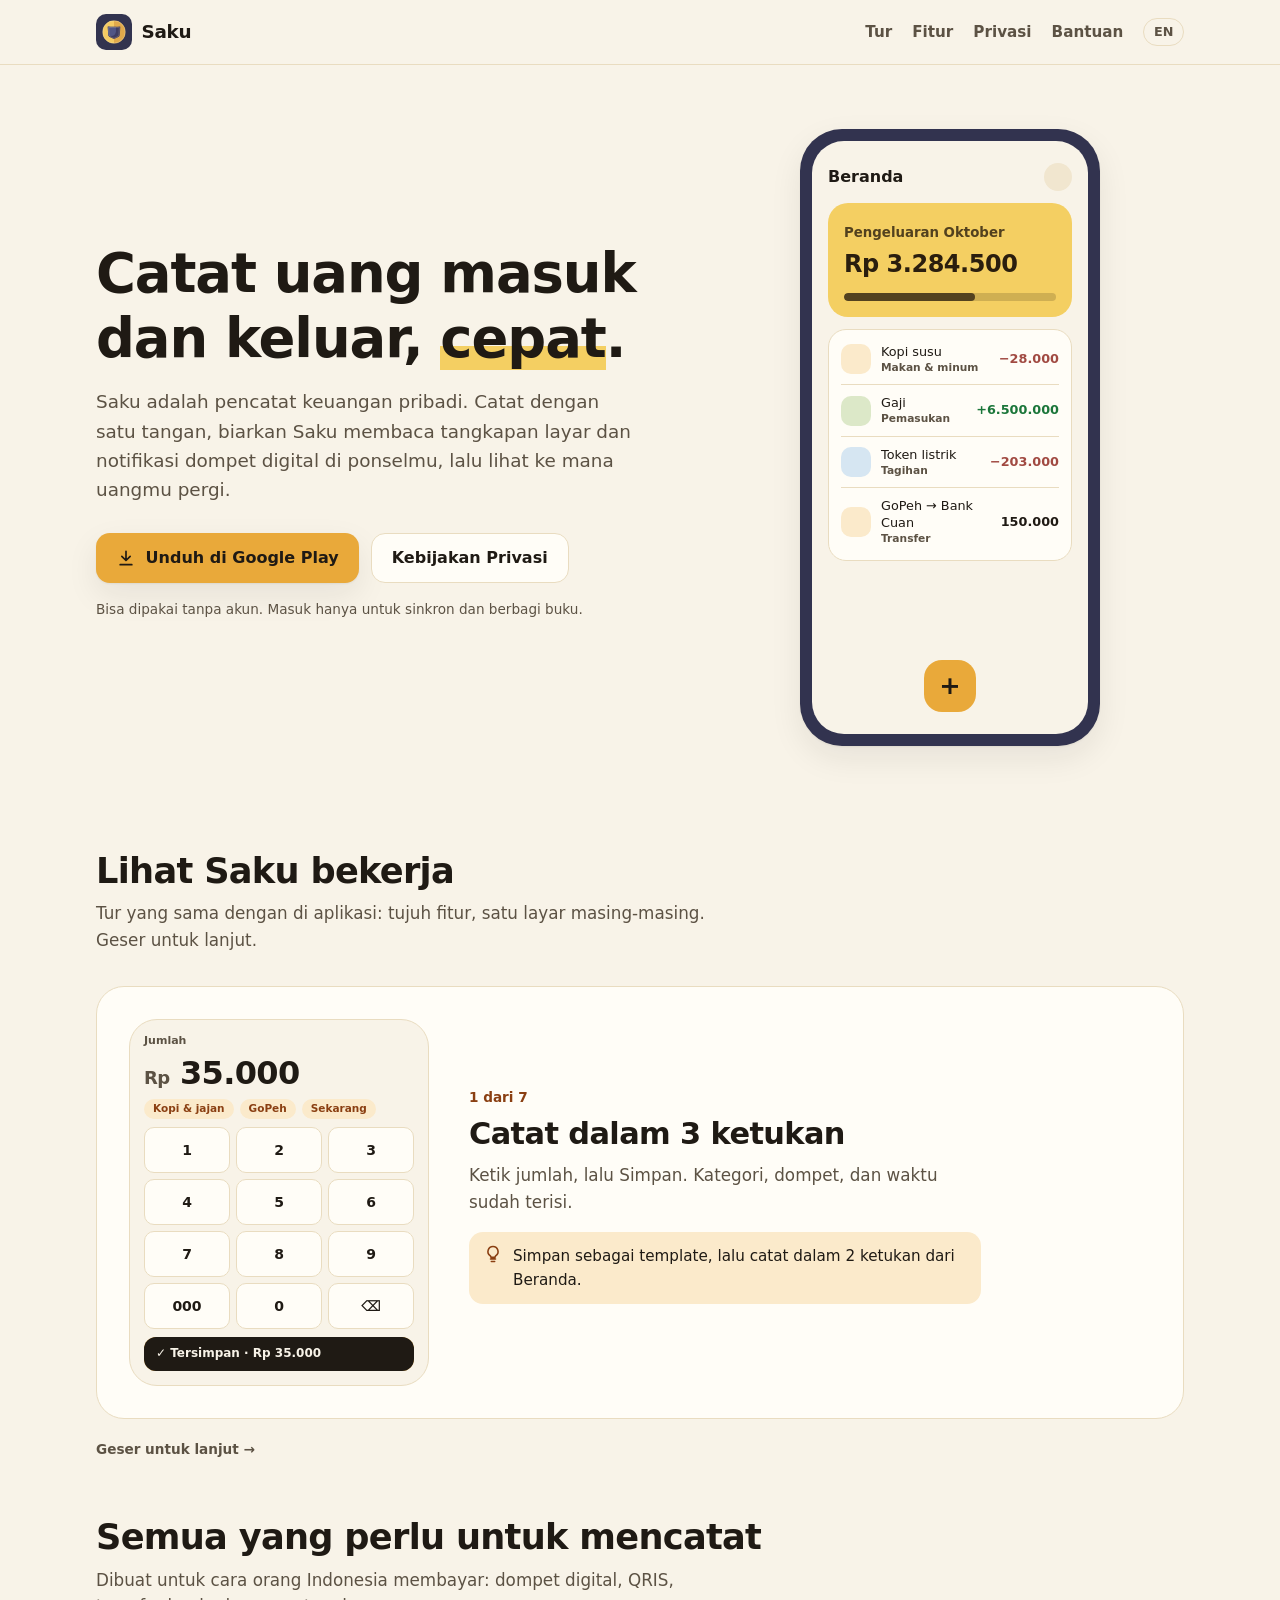
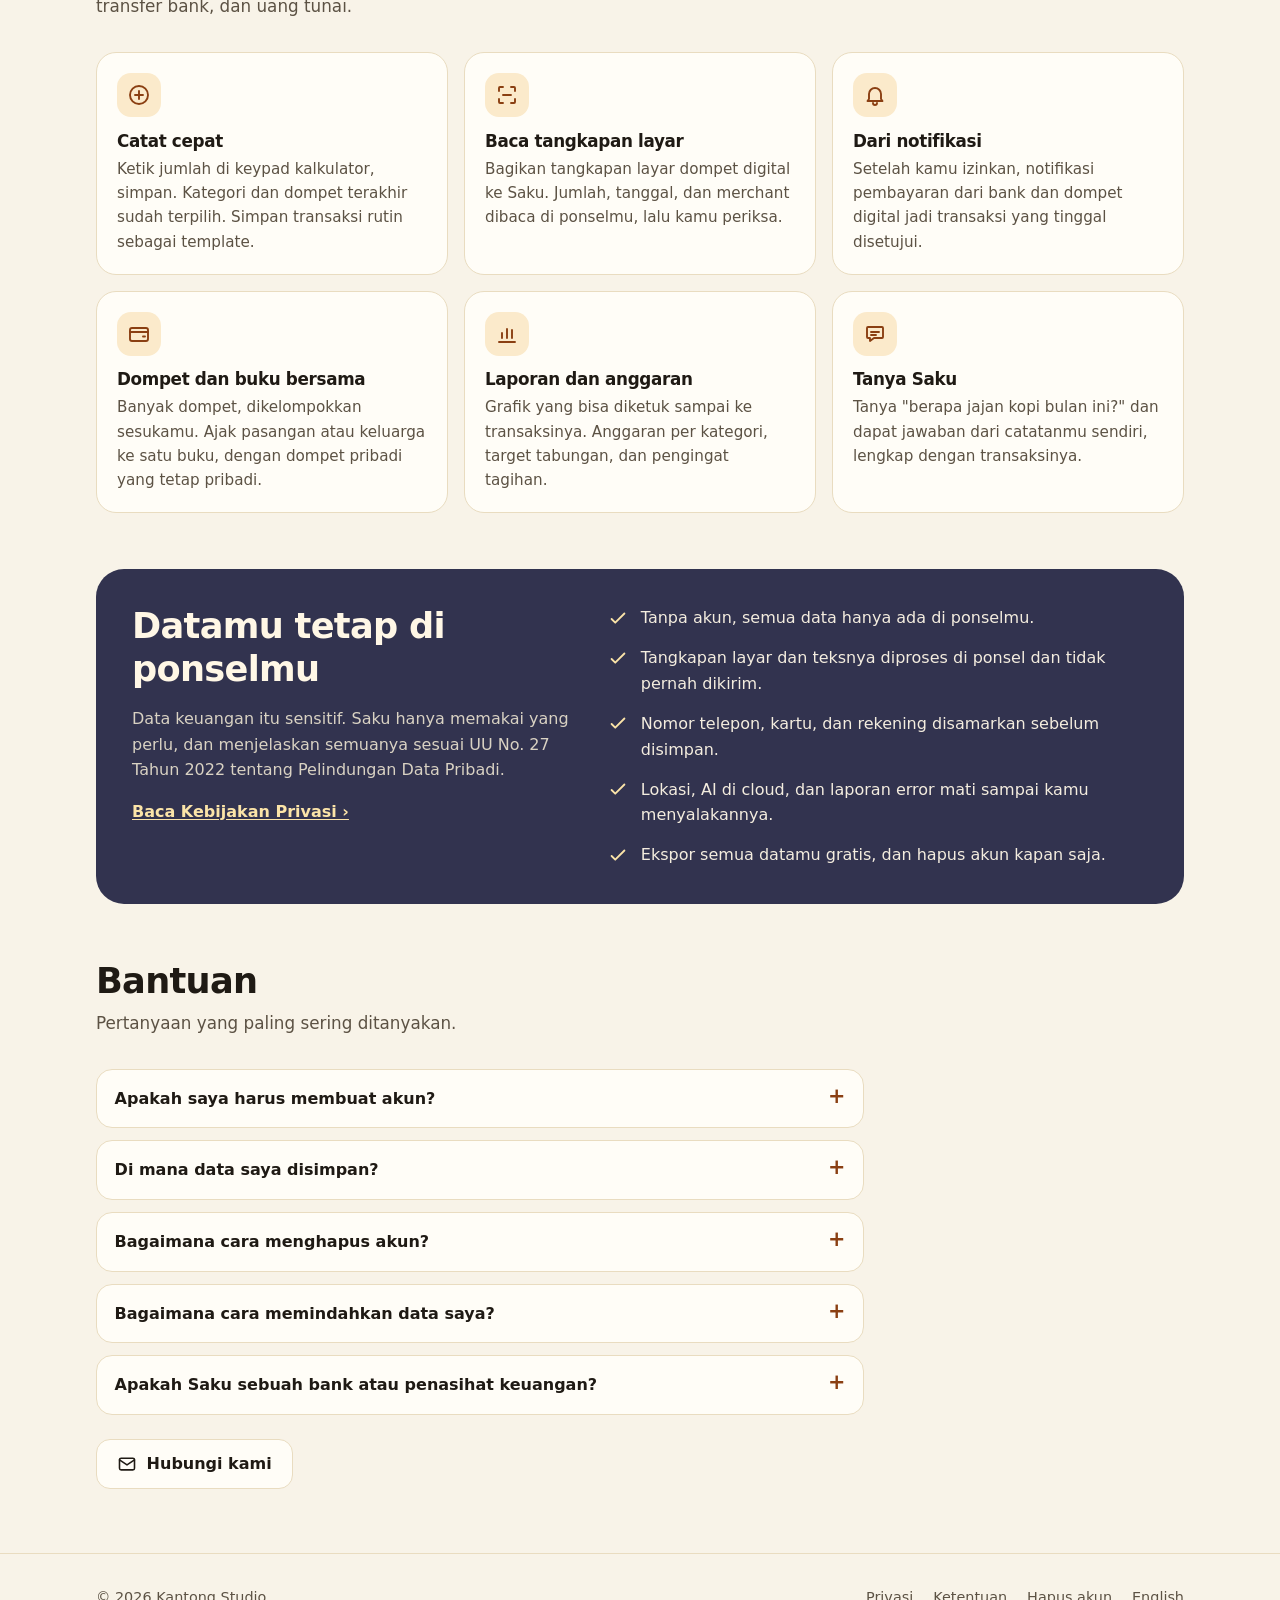
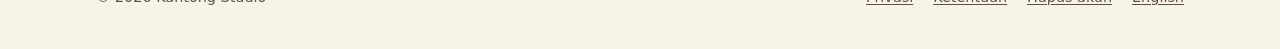
==== landing_page/saku/index.html @ c118ab7b "Add Saku site: landing, privacy, terms and delete-account pages Static pages for saku.kantongstudio." ====
<!doctype html>
<!-- Classification: PUBLIC once reviewed; DRAFT until the owner approves (plan/29-website.md). -->
<html lang="id">
<head>
<meta charset="utf-8">
<meta name="viewport" content="width=device-width, initial-scale=1">
<title>Saku: catat uang, cepat</title>
<meta name="description" content="Saku adalah aplikasi pencatat keuangan: catat cepat, baca tangkapan layar dan notifikasi dompet digital di ponsel, laporan, anggaran, dan buku bersama.">
<meta name="color-scheme" content="light">
<meta name="theme-color" content="#F8F3E8">
<link rel="icon" href="logo.svg" type="image/svg+xml">
<link rel="alternate" hreflang="en" href="https://saku.kantongstudio.com/en">
<link rel="canonical" href="https://saku.kantongstudio.com/">
<link rel="stylesheet" href="site.css">
</head>
<body>
<a class="skip" href="#main">Langsung ke isi</a>
<header class="top">
  <div class="wrap">
    <a class="brand" href="/"><img src="logo.svg" alt="" width="36" height="36">Saku</a>
    <nav aria-label="Utama">
      <a class="hide-sm" href="#tur">Tur</a>
      <a class="hide-sm" href="#fitur">Fitur</a>
      <a class="hide-sm" href="#privasi">Privasi</a>
      <a href="#bantuan">Bantuan</a>
      <a class="lang" href="/en" hreflang="en" lang="en">EN</a>
    </nav>
  </div>
</header>

<main id="main">
<section class="hero">
  <div class="wrap">
    <div>
      <h1>Catat uang masuk dan keluar, <em>cepat</em>.</h1>
      <p class="lede">Saku adalah pencatat keuangan pribadi. Catat dengan satu tangan, biarkan Saku membaca tangkapan layar dan notifikasi dompet digital di ponselmu, lalu lihat ke mana uangmu pergi.</p>
      <div class="cta">
        <a class="btn btn-primary" href="https://play.google.com/store/apps/details?id=id.saku.app">
          <svg viewBox="0 0 24 24" fill="none" stroke="currentColor" stroke-width="2" stroke-linecap="round" stroke-linejoin="round" aria-hidden="true"><path d="M12 4v11M7 10l5 5 5-5M5 20h14"/></svg>
          Unduh di Google Play
        </a>
        <a class="btn btn-ghost" href="/privacy">Kebijakan Privasi</a>
      </div>
      <p class="fine">Bisa dipakai tanpa akun. Masuk hanya untuk sinkron dan berbagi buku.</p>
    </div>

    <div class="phone" role="img" aria-label="Ilustrasi layar Beranda Saku: pengeluaran bulan ini dan transaksi terakhir">
      <div class="screen" aria-hidden="true">
        <div class="bar">Beranda <span></span></div>
        <div class="card-hero">
          <small>Pengeluaran Oktober</small>
          <b>Rp 3.284.500</b>
          <div class="meter"><i></i></div>
        </div>
        <div class="rows">
          <div class="row"><span class="ic"></span><div>Kopi susu<small>Makan &amp; minum</small></div><span class="amt out">−28.000</span></div>
          <div class="row"><span class="ic b"></span><div>Gaji<small>Pemasukan</small></div><span class="amt in">+6.500.000</span></div>
          <div class="row"><span class="ic c"></span><div>Token listrik<small>Tagihan</small></div><span class="amt out">−203.000</span></div>
          <div class="row"><span class="ic"></span><div>GoPeh → Bank Cuan<small>Transfer</small></div><span class="amt">150.000</span></div>
        </div>
        <div class="fab">+</div>
      </div>
    </div>
  </div>
</section>

<section class="block" id="tur">
  <div class="wrap">
    <h2>Lihat Saku bekerja</h2>
    <p class="sub">Tur yang sama dengan di aplikasi: tujuh fitur, satu layar masing-masing. Geser untuk lanjut.</p>
    <div class="tour">
    <div class="tour-track" tabindex="0" role="region" aria-roledescription="carousel" aria-label="Tur Saku" data-prev="Sebelumnya" data-next="Berikutnya">
      <article class="slide" aria-roledescription="slide" aria-label="1 dari 8">
        <div class="mini" aria-hidden="true"><span class="m-label">Jumlah</span><div class="m-amt"><span>Rp</span> 35.000</div><div class="m-chips"><span class="m-chip">Kopi &amp; jajan</span><span class="m-chip">GoPeh</span><span class="m-chip">Sekarang</span></div><div class="m-keys"><span>1</span><span>2</span><span class="k3">3</span><span>4</span><span class="k5">5</span><span>6</span><span>7</span><span>8</span><span>9</span><span class="k000">000</span><span>0</span><span>⌫</span></div><div class="m-btn">Simpan</div><div class="m-toast">✓ Tersimpan · Rp 35.000</div></div>
        <div class="slide-text"><span class="step">1 dari 7</span><h3>Catat dalam 3 ketukan</h3><p>Ketik jumlah, lalu Simpan. Kategori, dompet, dan waktu sudah terisi.</p><p class="tip"><svg viewBox="0 0 24 24" aria-hidden="true"><path d="M9 18h6M10 21h4M12 3a6 6 0 0 0-3.5 10.9c.6.5 1 1.2 1 2.1h5c0-.9.4-1.6 1-2.1A6 6 0 0 0 12 3z"/></svg><span>Simpan sebagai template, lalu catat dalam 2 ketukan dari Beranda.</span></p></div>
      </article>
      <article class="slide" aria-roledescription="slide" aria-label="2 dari 8">
        <div class="mini" aria-hidden="true"><div class="m-h">Hasil scan</div><div class="m-card m-shot"><i></i><p>Pembayaran Rp35.000 ke Kopi Kenanga berhasil.</p></div><div class="m-card"><div class="m-row a1"><span class="m-ic ok">✓</span><div>Kopi Kenanga<small>Kopi &amp; jajan · yakin 98%</small></div><span class="m-v out">−Rp 35.000</span></div><div class="m-row a2"><span class="m-ic ok">✓</span><div>Gozack<small>Transport · yakin 94%</small></div><span class="m-v out">−Rp 18.000</span></div></div><div class="m-space"></div><div class="m-btn">Simpan 2</div><div class="m-toast">✓ 2 transaksi tersimpan</div></div>
        <div class="slide-text"><span class="step">2 dari 7</span><h3>Scan struk dan tangkapan layar</h3><p>Tahan + untuk scan struk atau tangkapan layar e-wallet. Dibaca di ponselmu.</p><p class="tip"><svg viewBox="0 0 24 24" aria-hidden="true"><path d="M9 18h6M10 21h4M12 3a6 6 0 0 0-3.5 10.9c.6.5 1 1.2 1 2.1h5c0-.9.4-1.6 1-2.1A6 6 0 0 0 12 3z"/></svg><span>Pilih dari galeri, atau foto langsung dengan kamera.</span></p></div>
      </article>
      <article class="slide" aria-roledescription="slide" aria-label="3 dari 8">
        <div class="mini" aria-hidden="true"><div class="m-card m-notif"><span class="m-ic c-indigo">GP</span><div>GoPeh<p>Pembayaran QRIS Rp35.000 ke Kopi Kenanga berhasil.</p></div></div><div class="m-h">Notif perlu ditinjau</div><div class="m-card a3"><div class="m-top"><b>Kopi Kenanga</b><span class="m-chip">QRIS</span></div><p class="m-label">Pembayaran QRIS Rp35.000 ke Kopi Kenanga berhasil.</p><div class="m-chips"><span class="m-chip">GoPeh</span><span class="m-chip">Kopi &amp; jajan</span></div><p class="m-label">Catatan: Kopi Kenanga</p><div class="m-btns"><span>Abaikan</span><span>Ubah</span><span class="m-btn">Simpan</span></div></div><div class="m-space"></div><span class="m-label">Notifikasi promo dibuang di ponsel sebelum disimpan.</span></div>
        <div class="slide-text"><span class="step">3 dari 7</span><h3>Pembayaran QRIS disiapkan otomatis</h3><p>Bayar QRIS lewat dompet digital atau banking-mu, dan Saku menyiapkan catatannya. Tinjau, lalu Simpan. Teks disamarkan dan tetap di ponselmu.</p><p class="tip"><svg viewBox="0 0 24 24" aria-hidden="true"><path d="M9 18h6M10 21h4M12 3a6 6 0 0 0-3.5 10.9c.6.5 1 1.2 1 2.1h5c0-.9.4-1.6 1-2.1A6 6 0 0 0 12 3z"/></svg><span>Aktifkan di Pengaturan: Catat otomatis dari notifikasi pembayaran.</span></p></div>
      </article>
      <article class="slide" aria-roledescription="slide" aria-label="4 dari 8">
        <div class="mini" aria-hidden="true"><div class="m-hero"><small>Total saldo · Semua dompet</small><b>Rp 10.930.000</b></div><span class="m-section">Dompet A</span><div class="m-card"><div class="m-row"><span class="m-ic c-teal">GP</span><div>GoPeh<small>Dompet digital</small></div><span class="m-v ">Rp 1.250.000</span><span class="m-toggle"></span></div><div class="m-row dim"><span class="m-ic c-clay">OY</span><div>Oyoy<small>Tidak dihitung</small></div><span class="m-v ">Rp 1.550.000</span><span class="m-toggle"></span></div><div class="m-row"><span class="m-ic c-slate">BC</span><div>Bank Cuan<small>Bank</small></div><span class="m-v ">Rp 9.680.000</span><span class="m-toggle"></span></div></div><div class="m-space"></div><span class="m-label">Dompet yang dimatikan tidak ikut dihitung di Total saldo.</span></div>
        <div class="slide-text"><span class="step">4 dari 7</span><h3>Semua dompetmu</h3><p>Gabungkan banyak dompet. Matikan yang tidak mau dihitung, sembunyikan jumlah kapan saja.</p><p class="tip"><svg viewBox="0 0 24 24" aria-hidden="true"><path d="M9 18h6M10 21h4M12 3a6 6 0 0 0-3.5 10.9c.6.5 1 1.2 1 2.1h5c0-.9.4-1.6 1-2.1A6 6 0 0 0 12 3z"/></svg><span>Dompet bisa bersarang: GoPeh di dalam Dompet A.</span></p></div>
      </article>
      <article class="slide" aria-roledescription="slide" aria-label="5 dari 8">
        <div class="mini" aria-hidden="true"><div class="m-top"><span class="m-h">Laporan</span><span class="m-chip">Pengeluaran · 6 bulan</span></div><div class="m-card"><div class="m-bars"><i></i><i></i><i></i><i></i><i></i><i></i></div><div class="m-months"><span>Mei</span><span>Jun</span><span>Jul</span><span>Agu</span><span>Sep</span><span>Okt</span></div></div><span class="m-section">Okt · Ke mana uangmu pergi</span><div class="m-card a3"><div class="m-cat"><div><span>Makan</span><span class="m-v ">Rp 1.240.000</span></div><div class="m-meter"><i class="w100 "></i></div></div><div class="m-cat"><div><span>Transport</span><span class="m-v ">Rp 690.000</span></div><div class="m-meter"><i class="w55 "></i></div></div><div class="m-cat"><div><span>Belanja</span><span class="m-v ">Rp 540.000</span></div><div class="m-meter"><i class="w45 "></i></div></div></div></div>
        <div class="slide-text"><span class="step">5 dari 7</span><h3>Laporan yang bisa dibuka</h3><p>Ketuk batang atau irisan untuk melihat transaksi di baliknya.</p><p class="tip"><svg viewBox="0 0 24 24" aria-hidden="true"><path d="M9 18h6M10 21h4M12 3a6 6 0 0 0-3.5 10.9c.6.5 1 1.2 1 2.1h5c0-.9.4-1.6 1-2.1A6 6 0 0 0 12 3z"/></svg><span>Filter laporan diingat.</span></p></div>
      </article>
      <article class="slide" aria-roledescription="slide" aria-label="6 dari 8">
        <div class="mini" aria-hidden="true"><div class="m-tabs"><span class="on">Anggaran</span><span>Tujuan</span><span>Tagihan</span></div><div class="m-card"><div class="m-cat"><div><span>Makan</span><span class="m-v ">Rp 1,4 jt dari 2 jt</span></div><div class="m-meter"><i class="w72 "></i></div></div><div class="m-cat"><div><span>Transport</span><span class="m-v ">Rp 450 rb dari 1 jt</span></div><div class="m-meter"><i class="w45 "></i></div></div><div class="m-cat"><div><span>Hiburan</span><span class="m-v over">Rp 520 rb dari 500 rb</span></div><div class="m-meter"><i class="w100 over"></i></div></div></div><span class="m-section">Tujuan</span><div class="m-card a3"><div class="m-cat"><div><span>Liburan Bali</span><span class="m-v ">33%</span></div><div class="m-meter"><i class="w30 "></i></div></div></div></div>
        <div class="slide-text"><span class="step">6 dari 7</span><h3>Anggaran dan Tujuan</h3><p>Atur batas per kategori dan menabung untuk tujuan. Saku memberi tahu bila hampir habis.</p><p class="tip"><svg viewBox="0 0 24 24" aria-hidden="true"><path d="M9 18h6M10 21h4M12 3a6 6 0 0 0-3.5 10.9c.6.5 1 1.2 1 2.1h5c0-.9.4-1.6 1-2.1A6 6 0 0 0 12 3z"/></svg><span>Tagihan berulang ada di tab ketiga.</span></p></div>
      </article>
      <article class="slide" aria-roledescription="slide" aria-label="7 dari 8">
        <div class="mini" aria-hidden="true"><div class="m-h">Tanya Saku</div><div class="m-chips"><span class="m-chip">Cari di: Semua dompet · Okt</span></div><div class="m-q">Berapa jajan kopi bulan ini?</div><div class="m-card m-a a3"><span class="m-label">Kopi &amp; jajan · Oktober</span><b>Rp 412.000</b><span class="m-label">14 transaksi</span></div><div class="a3"><span class="m-label">Dipahami sebagai</span><div class="m-chips"><span class="m-chip">Kopi &amp; jajan</span><span class="m-chip">Okt 2026</span><span class="m-chip">Pengeluaran</span></div></div></div>
        <div class="slide-text"><span class="step">7 dari 7</span><h3>Tanya Saku</h3><p>Tanya apa saja tentang uangmu. Angka selalu dihitung dari datamu.</p><p class="tip"><svg viewBox="0 0 24 24" aria-hidden="true"><path d="M9 18h6M10 21h4M12 3a6 6 0 0 0-3.5 10.9c.6.5 1 1.2 1 2.1h5c0-.9.4-1.6 1-2.1A6 6 0 0 0 12 3z"/></svg><span>Batasi dompet dan periode sebelum bertanya.</span></p></div>
      </article>
      <article class="slide" aria-roledescription="slide" aria-label="8 dari 8">
        <div class="mini m-center" aria-hidden="true"><img class="m-logo" src="logo.svg" alt=""><div class="m-grid"><span class="icon"><svg viewBox="0 0 24 24"><circle cx="12" cy="12" r="9"/><path d="M12 8v8M8 12h8"/></svg></span><span class="icon"><svg viewBox="0 0 24 24"><path d="M4 8V5a1 1 0 0 1 1-1h3M16 4h3a1 1 0 0 1 1 1v3M20 16v3a1 1 0 0 1-1 1h-3M8 20H5a1 1 0 0 1-1-1v-3M8 12h8"/></svg></span><span class="icon"><svg viewBox="0 0 24 24"><path d="M6 16v-5a6 6 0 0 1 12 0v5l1.5 2h-15z"/><path d="M10 20a2 2 0 0 0 4 0"/></svg></span><span class="icon"><svg viewBox="0 0 24 24"><rect x="3" y="6" width="18" height="13" rx="2"/><path d="M3 10h18M16 14.5h2"/></svg></span><span class="icon"><svg viewBox="0 0 24 24"><path d="M4 20h16M7 16v-5M12 16V7M17 16v-8"/></svg></span><span class="icon"><svg viewBox="0 0 24 24"><path d="M5 5h14a1 1 0 0 1 1 1v9a1 1 0 0 1-1 1h-8l-4 3v-3H5a1 1 0 0 1-1-1V6a1 1 0 0 1 1-1z"/><path d="M8 10h8M8 13h5"/></svg></span></div></div>
        <div class="slide-text"><span class="step">Tur Saku</span><h3>Siap mencatat?</h3><p>Tur yang sama muncul sekali setelah kamu membuka Saku, dan bisa diputar lagi di Pengaturan › Dukungan › Tutorial.</p><a class="btn btn-primary" href="https://play.google.com/store/apps/details?id=id.saku.app">Unduh di Google Play</a></div>
      </article>
    </div>
    <p class="tour-hint">Geser untuk lanjut →</p>
    </div>
  </div>
</section>

<section class="block" id="fitur">
  <div class="wrap">
    <h2>Semua yang perlu untuk mencatat</h2>
    <p class="sub">Dibuat untuk cara orang Indonesia membayar: dompet digital, QRIS, transfer bank, dan uang tunai.</p>
    <div class="grid">
      <article class="feat">
        <div class="icon"><svg viewBox="0 0 24 24" aria-hidden="true"><circle cx="12" cy="12" r="9"/><path d="M12 8v8M8 12h8"/></svg></div>
        <h3>Catat cepat</h3>
        <p>Ketik jumlah di keypad kalkulator, simpan. Kategori dan dompet terakhir sudah terpilih. Simpan transaksi rutin sebagai template.</p>
      </article>
      <article class="feat">
        <div class="icon"><svg viewBox="0 0 24 24" aria-hidden="true"><path d="M4 8V5a1 1 0 0 1 1-1h3M16 4h3a1 1 0 0 1 1 1v3M20 16v3a1 1 0 0 1-1 1h-3M8 20H5a1 1 0 0 1-1-1v-3M8 12h8"/></svg></div>
        <h3>Baca tangkapan layar</h3>
        <p>Bagikan tangkapan layar dompet digital ke Saku. Jumlah, tanggal, dan merchant dibaca di ponselmu, lalu kamu periksa.</p>
      </article>
      <article class="feat">
        <div class="icon"><svg viewBox="0 0 24 24" aria-hidden="true"><path d="M6 16v-5a6 6 0 0 1 12 0v5l1.5 2h-15z"/><path d="M10 20a2 2 0 0 0 4 0"/></svg></div>
        <h3>Dari notifikasi</h3>
        <p>Setelah kamu izinkan, notifikasi pembayaran dari bank dan dompet digital jadi transaksi yang tinggal disetujui.</p>
      </article>
      <article class="feat">
        <div class="icon"><svg viewBox="0 0 24 24" aria-hidden="true"><rect x="3" y="6" width="18" height="13" rx="2"/><path d="M3 10h18M16 14.5h2"/></svg></div>
        <h3>Dompet dan buku bersama</h3>
        <p>Banyak dompet, dikelompokkan sesukamu. Ajak pasangan atau keluarga ke satu buku, dengan dompet pribadi yang tetap pribadi.</p>
      </article>
      <article class="feat">
        <div class="icon"><svg viewBox="0 0 24 24" aria-hidden="true"><path d="M4 20h16M7 16v-5M12 16V7M17 16v-8"/></svg></div>
        <h3>Laporan dan anggaran</h3>
        <p>Grafik yang bisa diketuk sampai ke transaksinya. Anggaran per kategori, target tabungan, dan pengingat tagihan.</p>
      </article>
      <article class="feat">
        <div class="icon"><svg viewBox="0 0 24 24" aria-hidden="true"><path d="M5 5h14a1 1 0 0 1 1 1v9a1 1 0 0 1-1 1h-8l-4 3v-3H5a1 1 0 0 1-1-1V6a1 1 0 0 1 1-1z"/><path d="M8 10h8M8 13h5"/></svg></div>
        <h3>Tanya Saku</h3>
        <p>Tanya "berapa jajan kopi bulan ini?" dan dapat jawaban dari catatanmu sendiri, lengkap dengan transaksinya.</p>
      </article>
    </div>
  </div>
</section>

<section class="block" id="privasi">
  <div class="wrap">
    <div class="privacy-band">
      <div>
        <h2>Datamu tetap di ponselmu</h2>
        <p>Data keuangan itu sensitif. Saku hanya memakai yang perlu, dan menjelaskan semuanya sesuai UU No. 27 Tahun 2022 tentang Pelindungan Data Pribadi.</p>
        <p><a href="/privacy">Baca Kebijakan Privasi ›</a></p>
      </div>
      <ul>
        <li><svg viewBox="0 0 24 24" aria-hidden="true"><path d="M5 12l4 4 10-10"/></svg><span>Tanpa akun, semua data hanya ada di ponselmu.</span></li>
        <li><svg viewBox="0 0 24 24" aria-hidden="true"><path d="M5 12l4 4 10-10"/></svg><span>Tangkapan layar dan teksnya diproses di ponsel dan tidak pernah dikirim.</span></li>
        <li><svg viewBox="0 0 24 24" aria-hidden="true"><path d="M5 12l4 4 10-10"/></svg><span>Nomor telepon, kartu, dan rekening disamarkan sebelum disimpan.</span></li>
        <li><svg viewBox="0 0 24 24" aria-hidden="true"><path d="M5 12l4 4 10-10"/></svg><span>Lokasi, AI di cloud, dan laporan error mati sampai kamu menyalakannya.</span></li>
        <li><svg viewBox="0 0 24 24" aria-hidden="true"><path d="M5 12l4 4 10-10"/></svg><span>Ekspor semua datamu gratis, dan hapus akun kapan saja.</span></li>
      </ul>
    </div>
  </div>
</section>

<section class="block" id="bantuan">
  <div class="wrap">
    <h2>Bantuan</h2>
    <p class="sub">Pertanyaan yang paling sering ditanyakan.</p>
    <div class="faq">
      <details>
        <summary>Apakah saya harus membuat akun?</summary>
        <p>Tidak. Tanpa akun, Saku bekerja penuh di ponselmu. Akun (Google atau kode email sekali pakai) hanya dibutuhkan untuk sinkron ke perangkat lain dan berbagi buku.</p>
      </details>
      <details>
        <summary>Di mana data saya disimpan?</summary>
        <p>Tanpa akun, hanya di ponsel. Setelah masuk, transaksi terstruktur disimpan di server kami di Singapura. Rinciannya ada di <a href="/privacy">Kebijakan Privasi</a>.</p>
      </details>
      <details>
        <summary>Bagaimana cara menghapus akun?</summary>
        <p>Di aplikasi: Pengaturan › Akun &amp; sinkron › Hapus akun. Tidak punya aplikasinya lagi? Ikuti langkah di <a href="/delete-account">Hapus akun</a>.</p>
      </details>
      <details>
        <summary>Bagaimana cara memindahkan data saya?</summary>
        <p>Pengaturan › Impor &amp; ekspor › Cadangan lengkap (JSON) atau CSV. Saku juga bisa mengimpor dari aplikasi keuangan lain.</p>
      </details>
      <details>
        <summary>Apakah Saku sebuah bank atau penasihat keuangan?</summary>
        <p>Bukan. Saku hanya mencatat. Saku tidak memindahkan uang dan tidak memberi saran investasi. Lihat <a href="/terms">Ketentuan Penggunaan</a>.</p>
      </details>
    </div>
    <div class="contact">
      <a class="btn btn-ghost" href="mailto:hellosaku.app@gmail.com">
        <svg viewBox="0 0 24 24" fill="none" stroke="currentColor" stroke-width="1.9" stroke-linecap="round" stroke-linejoin="round" aria-hidden="true"><rect x="3" y="5" width="18" height="14" rx="2"/><path d="M3 7l9 6 9-6"/></svg>
        Hubungi kami
      </a>
    </div>
  </div>
</section>
</main>

<footer class="foot">
  <div class="wrap">
    <span>© 2026 Kantong Studio</span>
    <nav aria-label="Dokumen">
      <a href="/privacy">Privasi</a>
      <a href="/terms">Ketentuan</a>
      <a href="/delete-account">Hapus akun</a>
      <a href="/en" hreflang="en" lang="en">English</a>
    </nav>
  </div>
</footer>
</body>
</html>
---- landing_page/saku/site.css ----
/* saku.kantongstudio.com: Warm Ochre tokens from plan/07-design.md. No scripts on this site; light theme only (owner, 2026-10-26). */
:root {
  --bg:#F8F3E8; --surface:#FFFDF7; --surface-2:#F1E6CF; --line:#E9DCC0;
  --fg:#1F1A14; --muted:#5C5244; --accent:#8A3F12;
  --primary:#E9A93A; --on-primary:#1F1A14;
  --hero:#F4CF62; --on-hero:#2A1E0E; --tint:#FBEACB; --on-tint:#8A3F12;
  --navy:#32334F; --on-navy:#FBE4A8;
  --income:#1B763A; --spend:#A14A42; --mark:#F4CF62; --ic-b:#DCE8C8; --ic-c:#D6E6F2;
  --data1:#C9831F; --data2:#F3D58E; --track:#F2E7D0; --bad:#A8321F; --sel-bg:#1F1A14; --sel-fg:#F4CF62;
  --shadow:0 1px 2px rgba(31,26,20,.06), 0 12px 32px rgba(31,26,20,.08);
}

* { box-sizing:border-box; }
html { -webkit-text-size-adjust:100%; }
body {
  margin:0; background:var(--bg); color:var(--fg);
  font:500 16px/1.6 Manrope, ui-sans-serif, system-ui, -apple-system, "Segoe UI", Roboto, sans-serif;
}
a { color:var(--accent); text-underline-offset:.15em; }
a:focus-visible, summary:focus-visible { outline:3px solid var(--primary); outline-offset:3px; border-radius:6px; }
h1, h2, h3 { font-weight:800; letter-spacing:-.02em; line-height:1.2; }
.wrap { max-width:70rem; margin:0 auto; padding:0 16px; }
.skip { position:absolute; left:-999px; }
.skip:focus { left:16px; top:8px; background:var(--surface); padding:.5rem .75rem; border-radius:8px; z-index:2; }

/* Header and footer, shared by every page */
.top { border-bottom:1px solid var(--line); background:var(--bg); }
.top .wrap { display:flex; align-items:center; gap:1rem; min-height:64px; }
.brand { display:flex; align-items:center; gap:.6rem; color:var(--fg); text-decoration:none; font-weight:800; font-size:1.15rem; letter-spacing:-.02em; }
.brand img { width:36px; height:36px; border-radius:10px; }
.top nav { margin-left:auto; display:flex; gap:1.25rem; align-items:center; font-weight:700; font-size:.95rem; }
.top nav a { color:var(--muted); text-decoration:none; }
.top nav a:hover, .top nav a[aria-current] { color:var(--fg); }
.lang { border:1px solid var(--line); border-radius:999px; padding:.15rem .6rem; font-size:.8rem; }
@media (max-width:640px) { .top nav .hide-sm { display:none; } }

.foot { border-top:1px solid var(--line); margin-top:4rem; padding:2rem 0 2.5rem; color:var(--muted); font-size:.9rem; }
.foot .wrap { display:flex; flex-wrap:wrap; gap:.75rem 1.5rem; align-items:center; }
.foot nav { display:flex; flex-wrap:wrap; gap:.5rem 1.25rem; margin-left:auto; }
.foot a { color:var(--muted); }

/* Buttons */
.btn { display:inline-flex; align-items:center; gap:.6rem; min-height:48px; padding:.7rem 1.25rem; border-radius:14px; font-weight:800; text-decoration:none; }
.btn-primary { background:var(--primary); color:var(--on-primary); box-shadow:var(--shadow); }
.btn-primary:hover { filter:brightness(1.05); }
.btn-ghost { color:var(--fg); border:1.5px solid var(--line); background:var(--surface); }
.btn svg { width:20px; height:20px; flex:none; }

/* Landing: hero */
.hero .wrap { display:grid; grid-template-columns:1.1fr .9fr; gap:3rem; align-items:center; padding-top:4rem; padding-bottom:3rem; }
.eyebrow { display:inline-block; background:var(--tint); color:var(--on-tint); font-weight:800; font-size:.8rem; padding:.3rem .7rem; border-radius:999px; }
.hero h1 { font-size:clamp(2.1rem, 5vw, 3.4rem); margin:0 0 1rem; }
.hero h1 em { font-style:normal; background:linear-gradient(transparent 62%, var(--mark) 62%); }
.lede { font-size:1.15rem; color:var(--muted); max-width:34rem; margin:0 0 1.75rem; }
.cta { display:flex; flex-wrap:wrap; gap:.75rem; }
.fine { color:var(--muted); font-size:.85rem; margin-top:1rem; }
@media (max-width:860px) { .hero .wrap { grid-template-columns:1fr; gap:2.5rem; padding-top:2.5rem; } }

/* Hero phone: an illustration of Beranda drawn in CSS, not a screenshot */
.phone { justify-self:center; width:min(300px, 100%); aspect-ratio:9/18.5; background:var(--navy); border-radius:42px; padding:12px; box-shadow:var(--shadow); }
.screen { height:100%; background:var(--bg); border-radius:32px; padding:22px 16px; display:flex; flex-direction:column; gap:12px; overflow:hidden; }
.screen .bar { display:flex; justify-content:space-between; align-items:center; font-weight:800; }
.screen .bar span { width:28px; height:28px; border-radius:50%; background:var(--surface-2); }
.card-hero { background:var(--hero); color:var(--on-hero); border-radius:20px; padding:16px; }
.card-hero small { font-weight:700; opacity:.8; }
.card-hero b { display:block; font-size:1.5rem; letter-spacing:-.02em; font-variant-numeric:tabular-nums; }
.meter { height:8px; border-radius:99px; background:color-mix(in srgb, var(--on-hero) 18%, transparent); margin-top:10px; overflow:hidden; }
.meter i { display:block; height:100%; width:62%; background:var(--on-hero); border-radius:99px; opacity:.75; }
.rows { background:var(--surface); border:1px solid var(--line); border-radius:18px; padding:4px 12px; }
.row { display:flex; align-items:center; gap:10px; padding:10px 0; font-size:.8rem; }
.row + .row { border-top:1px solid var(--line); }
.row .ic { width:30px; height:30px; border-radius:10px; flex:none; background:var(--tint); }
.row .ic.b { background:var(--ic-b); } .row .ic.c { background:var(--ic-c); }
.row div { flex:1; line-height:1.3; }
.row div small { display:block; color:var(--muted); font-weight:600; }
.row .amt { font-weight:700; font-variant-numeric:tabular-nums; }
.out { color:var(--spend); } .in { color:var(--income); }
.fab { margin-top:auto; align-self:center; width:52px; height:52px; border-radius:18px; background:var(--primary); color:var(--on-primary); display:grid; place-items:center; font-size:1.6rem; font-weight:800; }

/* Landing: sections */
section.block { padding:3.5rem 0 0; }
.block h2 { font-size:clamp(1.6rem, 3.2vw, 2.2rem); margin:0 0 .5rem; }
.block > .wrap > p.sub { color:var(--muted); max-width:40rem; margin:0 0 2rem; font-size:1.05rem; }
.grid { display:grid; grid-template-columns:repeat(3, 1fr); gap:1rem; }
@media (max-width:860px) { .grid { grid-template-columns:repeat(2, 1fr); } }
@media (max-width:560px) { .grid { grid-template-columns:1fr; } }
.feat { background:var(--surface); border:1px solid var(--line); border-radius:20px; padding:1.25rem; }
.feat h3 { font-size:1.05rem; margin:.85rem 0 .35rem; }
.feat p { margin:0; color:var(--muted); font-size:.95rem; }
.icon { width:44px; height:44px; border-radius:14px; background:var(--tint); color:var(--on-tint); display:grid; place-items:center; }
.icon svg { width:24px; height:24px; fill:none; stroke:currentColor; stroke-width:1.9; stroke-linecap:round; stroke-linejoin:round; }

.privacy-band { background:var(--navy); color:#F4EDDF; border-radius:28px; padding:2.25rem; display:grid; grid-template-columns:.9fr 1.1fr; gap:2rem; }
.privacy-band h2 { color:#FFF7E6; }
.privacy-band p { color:#D9D2C3; }
.privacy-band a { color:var(--on-navy); font-weight:800; }
.privacy-band ul { list-style:none; margin:0; padding:0; display:grid; gap:.9rem; }
.privacy-band li { display:flex; gap:.75rem; align-items:flex-start; }
.privacy-band li svg { flex:none; width:22px; height:22px; margin-top:.15rem; fill:none; stroke:var(--on-navy); stroke-width:2; stroke-linecap:round; stroke-linejoin:round; }
@media (max-width:760px) { .privacy-band { grid-template-columns:1fr; padding:1.5rem; border-radius:22px; } }

.faq { display:grid; gap:.75rem; max-width:48rem; }
.faq details { background:var(--surface); border:1px solid var(--line); border-radius:16px; padding:0 1.1rem; }
.faq summary { cursor:pointer; font-weight:800; padding:1rem 0; list-style:none; display:flex; justify-content:space-between; gap:1rem; }
.faq summary::-webkit-details-marker { display:none; }
.faq summary::after { content:"+"; color:var(--accent); font-size:1.3rem; line-height:1; }
.faq details[open] summary::after { content:"−"; }
.faq details p { margin:0 0 1rem; color:var(--muted); }
.contact { margin-top:1.5rem; display:flex; flex-wrap:wrap; gap:.75rem; }

/* Landing: Tur Saku carousel. Scroll-snap works everywhere (swipe, trackpad, arrow keys when focused);
   browsers with CSS carousels (::scroll-button, ::scroll-marker) also draw arrows and progress segments. No script. */
.tour { position:relative; }
.tour-track {
  display:flex; gap:16px; overflow-x:auto; scroll-snap-type:x mandatory; scroll-behavior:smooth;
  overscroll-behavior-x:contain; padding-bottom:12px; scrollbar-width:thin; scrollbar-color:var(--line) transparent;
  scroll-marker-group:after;
}
.tour-track:focus-visible { outline:3px solid var(--primary); outline-offset:4px; border-radius:28px; }
.slide {
  flex:0 0 100%; scroll-snap-align:start; display:grid; grid-template-columns:minmax(0, 300px) 1fr; gap:2.5rem; align-items:center;
  background:var(--surface); border:1px solid var(--line); border-radius:28px; padding:2rem;
}
.slide-text .step { color:var(--accent); font-weight:800; font-size:.85rem; }
.slide-text h3 { font-size:clamp(1.4rem, 3vw, 1.9rem); margin:.4rem 0 .6rem; }
.slide-text p { color:var(--muted); font-size:1.05rem; margin:0 0 1rem; max-width:32rem; }
.slide-text .tip { display:flex; gap:.6rem; background:var(--tint); color:var(--fg); border-radius:14px; padding:.75rem .9rem; font-size:.95rem; }
.tip svg { flex:none; width:20px; height:20px; fill:none; stroke:var(--on-tint); stroke-width:1.9; stroke-linecap:round; stroke-linejoin:round; }
@media (max-width:760px) {
  .tour-track { gap:12px; }
  .slide { flex-basis:90%; grid-template-columns:1fr; gap:1.25rem; padding:1rem 1rem 1.25rem; border-radius:24px; }
  .slide-text p { font-size:1rem; }
}
.tour-hint { color:var(--muted); font-size:.85rem; font-weight:700; margin:.5rem 0 0; }
.tour-track::scroll-marker-group { display:flex; gap:6px; align-items:center; height:48px; margin-right:120px; }
.slide::scroll-marker { content:"" / attr(aria-label); width:28px; height:6px; border-radius:99px; background:var(--line); }
.slide::scroll-marker:target-current { background:var(--data1); }
.slide::scroll-marker:focus-visible { outline:3px solid var(--primary); outline-offset:3px; }
.tour-track::scroll-button(*) {
  position:absolute; bottom:0; width:48px; height:48px; border-radius:50%; border:1.5px solid var(--line);
  background:var(--surface); color:var(--fg); font:800 1.3rem/1 inherit; cursor:pointer;
}
.tour-track::scroll-button(*):disabled { opacity:.35; cursor:default; }
.tour-track::scroll-button(*):focus-visible { outline:3px solid var(--primary); outline-offset:3px; }
.tour-track::scroll-button(left) { content:"‹" / attr(data-prev); right:56px; }
.tour-track::scroll-button(right) { content:"›" / attr(data-next); right:0; }
@supports selector(::scroll-marker) { .tour-hint { display:none; } .tour-track { scrollbar-width:none; } }

/* Mini app screens inside the slides: drawn after the in-app tour (design/screens/P2Tour.html), one 4.5 s loop each */
.mini {
  position:relative; width:100%; max-width:300px; aspect-ratio:314/384; margin:0 auto; overflow:hidden;
  background:var(--bg); border:1px solid var(--line); border-radius:28px; padding:14px;
  display:flex; flex-direction:column; gap:8px; font-size:12px; line-height:1.3; font-weight:700;
}
.m-h { font-size:15px; font-weight:800; }
.m-label { color:var(--muted); font-size:11px; }
.m-amt { font-size:32px; font-weight:800; letter-spacing:-.02em; font-variant-numeric:tabular-nums; line-height:1.1; }
.m-amt span { color:var(--muted); font-size:18px; }
.m-chips { display:flex; flex-wrap:wrap; gap:6px; }
.m-chip { background:var(--tint); color:var(--on-tint); border-radius:99px; padding:3px 9px; font-size:10.5px; font-weight:800; }
.m-keys { flex:1; display:grid; grid-template-columns:repeat(3, 1fr); gap:6px; }
.m-keys span { background:var(--surface); border:1px solid var(--line); border-radius:10px; display:grid; place-items:center; font-size:14px; font-weight:800; }
.m-btn { background:var(--primary); color:var(--on-primary); border-radius:12px; padding:9px; text-align:center; font-weight:800; }
.m-btns { display:flex; gap:6px; } .m-btns span { flex:1; text-align:center; border:1px solid var(--line); border-radius:10px; padding:7px 0; }
.m-btns .m-btn { flex:1.4; border:0; padding:7px 0; }
.m-toast { position:absolute; left:14px; right:14px; bottom:14px; background:var(--fg); color:var(--bg); border-radius:12px; padding:9px 12px; font-weight:800; }
.m-card { background:var(--surface); border:1px solid var(--line); border-radius:14px; padding:10px 12px; }
.m-hero { background:var(--hero); color:var(--on-hero); border-radius:16px; padding:12px; }
.m-hero small { font-size:11px; opacity:.85; }
.m-hero b { display:block; font-size:22px; letter-spacing:-.02em; font-variant-numeric:tabular-nums; }
.m-row { display:flex; align-items:center; gap:10px; }
.m-row + .m-row { border-top:1px solid var(--line); margin-top:8px; padding-top:8px; }
.m-row > div { flex:1; min-width:0; }
.m-row small { display:block; color:var(--muted); font-size:10px; font-weight:600; }
.m-v { font-weight:800; font-variant-numeric:tabular-nums; white-space:nowrap; }
.m-v.out { color:var(--spend); } .m-v.in { color:var(--income); }
.m-ic { flex:none; width:26px; height:26px; border-radius:8px; display:grid; place-items:center; color:#fff; font-size:9px; font-weight:800; background:var(--data1); }
.m-ic.ok { background:var(--income); } .c-teal { background:#1F5F5B; } .c-clay { background:#8A3B1C; } .c-slate { background:#3F4A55; } .c-indigo { background:#3F5F99; }
.m-shot { display:flex; gap:10px; align-items:center; }
.m-shot i { flex:none; width:40px; height:52px; border-radius:8px; background:#2F7BEA; }
.m-shot p { margin:0; color:var(--muted); font-size:11px; font-weight:600; }
.m-toggle { flex:none; position:relative; width:30px; height:18px; border-radius:99px; background:var(--income); }
.m-toggle::after { content:""; position:absolute; top:3px; right:3px; width:12px; height:12px; border-radius:50%; background:#fff; }
.m-row.dim > :not(.m-toggle) { opacity:.45; }
.m-row.dim .m-toggle { background:var(--line); } .m-row.dim .m-toggle::after { right:15px; }
.m-section { color:var(--muted); font-size:10px; letter-spacing:.06em; text-transform:uppercase; }
.m-bars { display:flex; align-items:flex-end; gap:8px; height:118px; padding:12px 12px 0; }
.m-bars i { flex:1; border-radius:6px 6px 0 0; background:var(--data2); transform-origin:bottom; }
.m-bars i:nth-child(1) { height:50%; } .m-bars i:nth-child(2) { height:72%; } .m-bars i:nth-child(3) { height:60%; }
.m-bars i:nth-child(4) { height:84%; } .m-bars i:nth-child(5) { height:66%; } .m-bars i:nth-child(6) { height:96%; background:var(--data1); }
.m-months { display:flex; justify-content:space-around; color:var(--muted); font-size:10px; padding:4px 6px 0; }
.m-cat + .m-cat { margin-top:8px; }
.m-cat div { display:flex; justify-content:space-between; margin-bottom:4px; }
.m-meter { height:7px; border-radius:99px; background:var(--track); overflow:hidden; }
.m-meter i { display:block; height:100%; border-radius:99px; background:var(--data1); transform-origin:left; }
.w30 { width:30%; } .w45 { width:45%; } .w55 { width:55%; } .w72 { width:72%; } .w100 { width:100%; }
.m-meter i.over { background:var(--bad); }
.m-v.over { color:var(--bad); }
.m-tabs { display:flex; background:var(--surface-2); border-radius:10px; padding:3px; font-size:10.5px; }
.m-tabs span { flex:1; text-align:center; padding:5px 0; border-radius:8px; }
.m-tabs .on { background:var(--sel-bg); color:var(--sel-fg); }
.m-notif { position:absolute; top:14px; left:14px; right:14px; z-index:1; display:flex; gap:10px; align-items:center; box-shadow:var(--shadow); }
.m-notif p { margin:0; color:var(--muted); font-size:11px; font-weight:600; }
.m-q { align-self:flex-end; max-width:85%; background:var(--sel-bg); color:var(--sel-fg); border-radius:14px 14px 4px 14px; padding:8px 11px; }
.m-a b { display:block; font-size:22px; letter-spacing:-.02em; font-variant-numeric:tabular-nums; margin:2px 0 6px; }
.m-grid { flex:1; display:grid; grid-template-columns:repeat(3, 1fr); gap:10px; align-content:center; }
.m-grid .icon { margin:0 auto; width:56px; height:56px; border-radius:18px; }
.m-grid .icon svg { width:28px; height:28px; }
.m-logo { width:64px; height:64px; border-radius:18px; margin:6px auto 0; display:block; }
.m-center { text-align:center; }
.m-space { flex:1; }
.m-top { display:flex; justify-content:space-between; align-items:center; gap:8px; }

/* The loops. Base styles are the finished frame, so no-motion users see a complete screen. */
@keyframes m-tap { 0%, 100% { background:var(--surface); } 8% { background:var(--hero); } 16% { background:var(--surface); } }
@keyframes m-toast { 0%, 58% { opacity:0; transform:translateY(12px); } 64%, 92% { opacity:1; transform:none; } 100% { opacity:0; } }
@keyframes m-in1 { 0%, 12% { opacity:0; transform:translateY(8px); } 22%, 100% { opacity:1; transform:none; } }
@keyframes m-in2 { 0%, 26% { opacity:0; transform:translateY(8px); } 36%, 100% { opacity:1; transform:none; } }
@keyframes m-in3 { 0%, 46% { opacity:0; transform:translateY(8px); } 56%, 100% { opacity:1; transform:none; } }
@keyframes m-notif { 0% { transform:translateY(-130%); } 10%, 38% { transform:none; } 48%, 100% { transform:translateY(-130%); } }
@keyframes m-grow { 0%, 6% { transform:scaleY(0); } 30%, 100% { transform:scaleY(1); } }
@keyframes m-fill { 0%, 8% { transform:scaleX(0); } 40%, 100% { transform:scaleX(1); } }
@keyframes m-off { 0%, 40% { opacity:1; } 48%, 100% { opacity:.45; } }
@keyframes m-type { 0%, 4% { clip-path:inset(0 100% 0 0); } 34%, 100% { clip-path:inset(0); } }
@keyframes m-pop { 0%, 5% { transform:scale(0); } 18%, 100% { transform:scale(1); } }
.mini .k3, .mini .k5, .mini .k000 { animation:m-tap 4.5s infinite; }
.mini .k5 { animation-delay:.45s; } .mini .k000 { animation-delay:.9s; }
.mini .m-toast { animation:m-toast 4.5s infinite; }
.mini .m-row.dim > :not(.m-toggle) { animation:m-off 4.5s infinite both; }
.mini .a1 { animation:m-in1 4.5s infinite both; } .mini .a2 { animation:m-in2 4.5s infinite both; } .mini .a3 { animation:m-in3 4.5s infinite both; }
.mini .m-notif { animation:m-notif 4.5s infinite both; }
.mini .m-bars i { animation:m-grow 4.5s infinite both; }
.mini .m-bars i:nth-child(2) { animation-delay:.08s; } .mini .m-bars i:nth-child(3) { animation-delay:.16s; }
.mini .m-bars i:nth-child(4) { animation-delay:.24s; } .mini .m-bars i:nth-child(5) { animation-delay:.32s; } .mini .m-bars i:nth-child(6) { animation-delay:.4s; }
.mini .m-meter i { animation:m-fill 4.5s infinite both; }
.mini .m-q { animation:m-type 4.5s steps(24) infinite both; }
.mini .m-grid .icon { animation:m-pop 4.5s infinite both; }
.mini .m-grid .icon:nth-child(2) { animation-delay:.1s; } .mini .m-grid .icon:nth-child(3) { animation-delay:.2s; }
.mini .m-grid .icon:nth-child(4) { animation-delay:.3s; } .mini .m-grid .icon:nth-child(5) { animation-delay:.4s; } .mini .m-grid .icon:nth-child(6) { animation-delay:.5s; }
@media (prefers-reduced-motion: reduce) {
  .tour-track { scroll-behavior:auto; }
  .mini, .mini * { animation:none !important; }
  .mini .m-toast, .mini .m-notif { display:none; }
}

/* Documents: privacy, terms, delete account */
.doc { max-width:44rem; margin:0 auto; padding:1.5rem 16px 0; }
.doc h1 { font-size:clamp(1.8rem, 4vw, 2.4rem); margin:1.5rem 0 .25rem; }
.doc h2 { font-size:1.2rem; margin:2rem 0 .25rem; }
.doc p, .doc li { margin:.5rem 0; }
.doc ul, .doc ol { padding-left:1.25rem; }
.doc .muted { color:var(--muted); font-size:.92rem; }
.doc .tabs { display:flex; flex-wrap:wrap; gap:.5rem; padding:1rem 0; border-bottom:1px solid var(--line); }
.doc .tabs a { padding:.35rem .85rem; border-radius:999px; background:var(--surface); border:1px solid var(--line); color:var(--fg); text-decoration:none; font-weight:700; font-size:.9rem; }
.doc section + section { margin-top:3.5rem; padding-top:1.5rem; border-top:1px solid var(--line); }
.doc section { scroll-margin-top:1rem; }
.note { background:var(--tint); color:var(--fg); border-radius:16px; padding:1rem 1.15rem; margin:1.25rem 0; }
.steps { counter-reset:s; list-style:none; padding:0 !important; }
.steps li { counter-increment:s; display:flex; gap:.85rem; align-items:flex-start; margin:.75rem 0; }
.steps li::before { content:counter(s); flex:none; width:28px; height:28px; border-radius:50%; background:var(--hero); color:var(--on-hero); font-weight:800; display:grid; place-items:center; font-size:.9rem; }

.lost { text-align:center; padding:5rem 16px 2rem; }
.lost h1 { font-size:2.2rem; margin:.5rem 0; }
.lost .muted { color:var(--muted); }
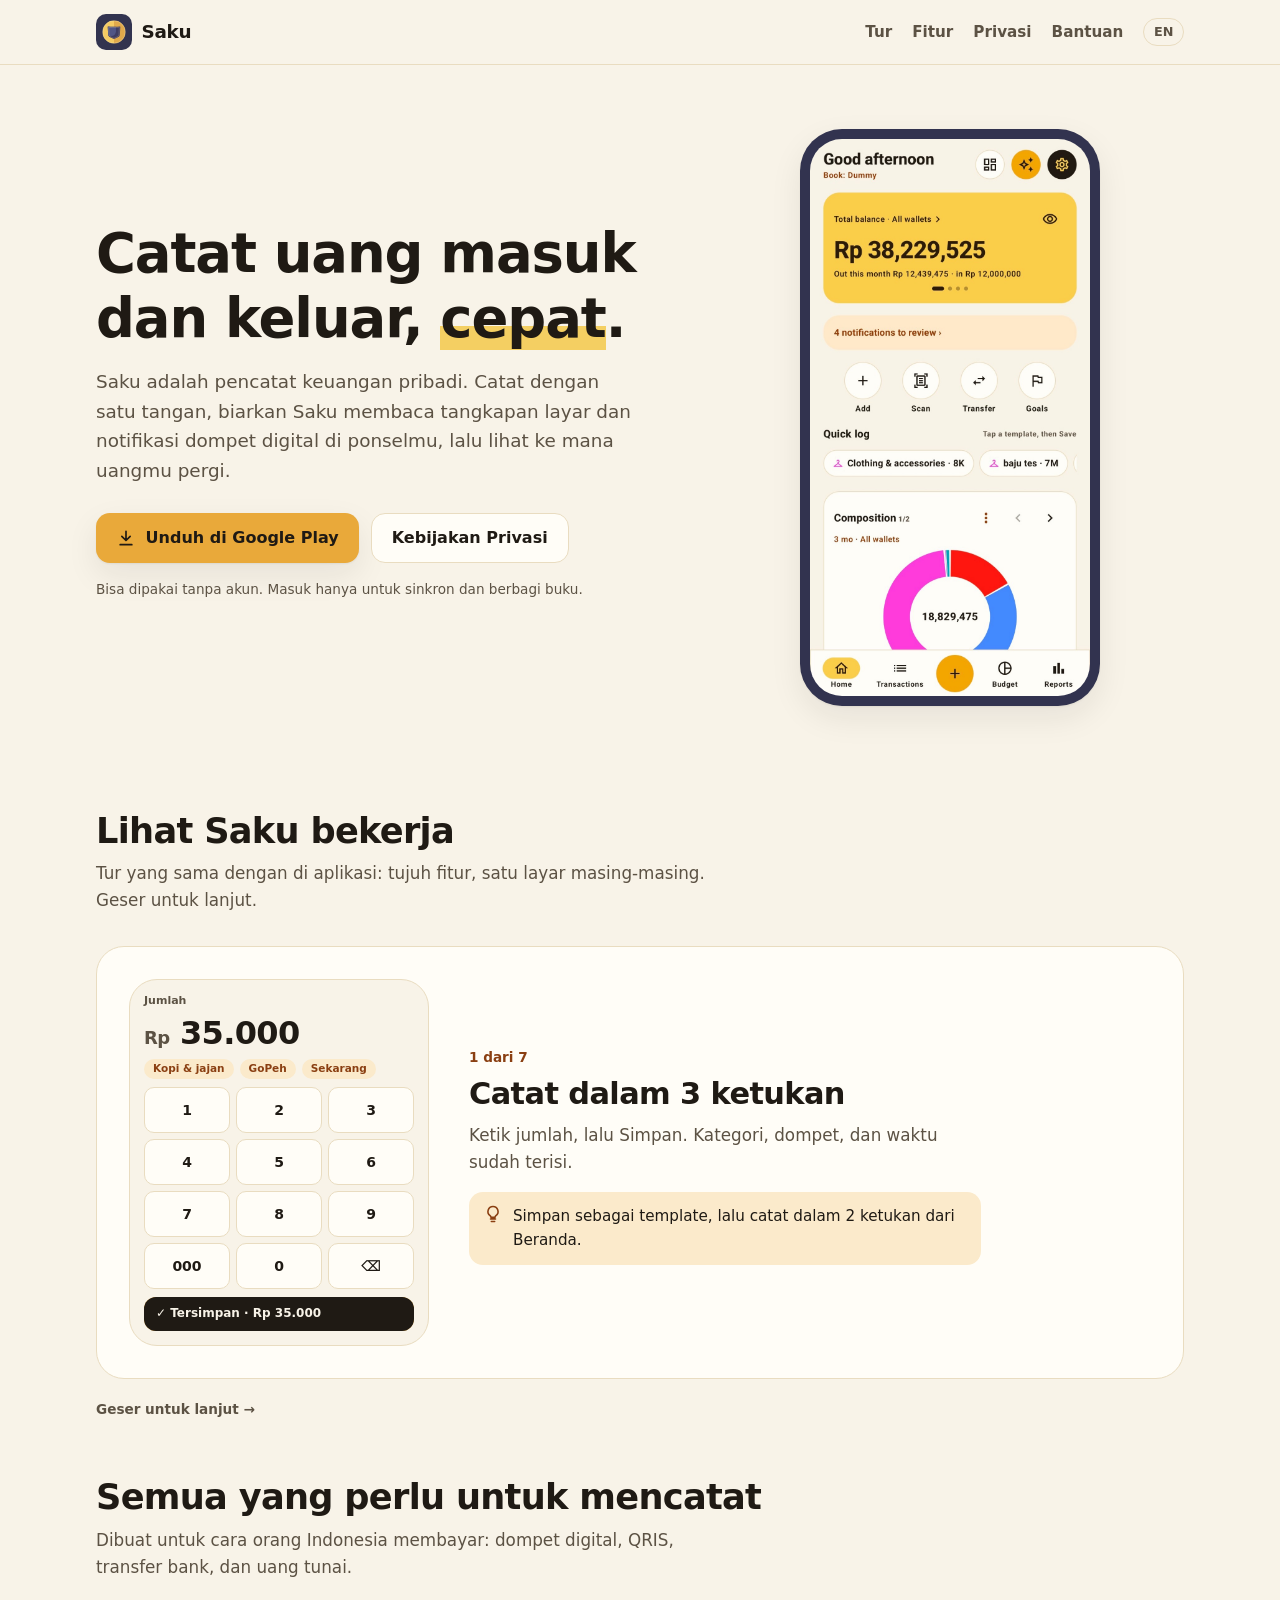
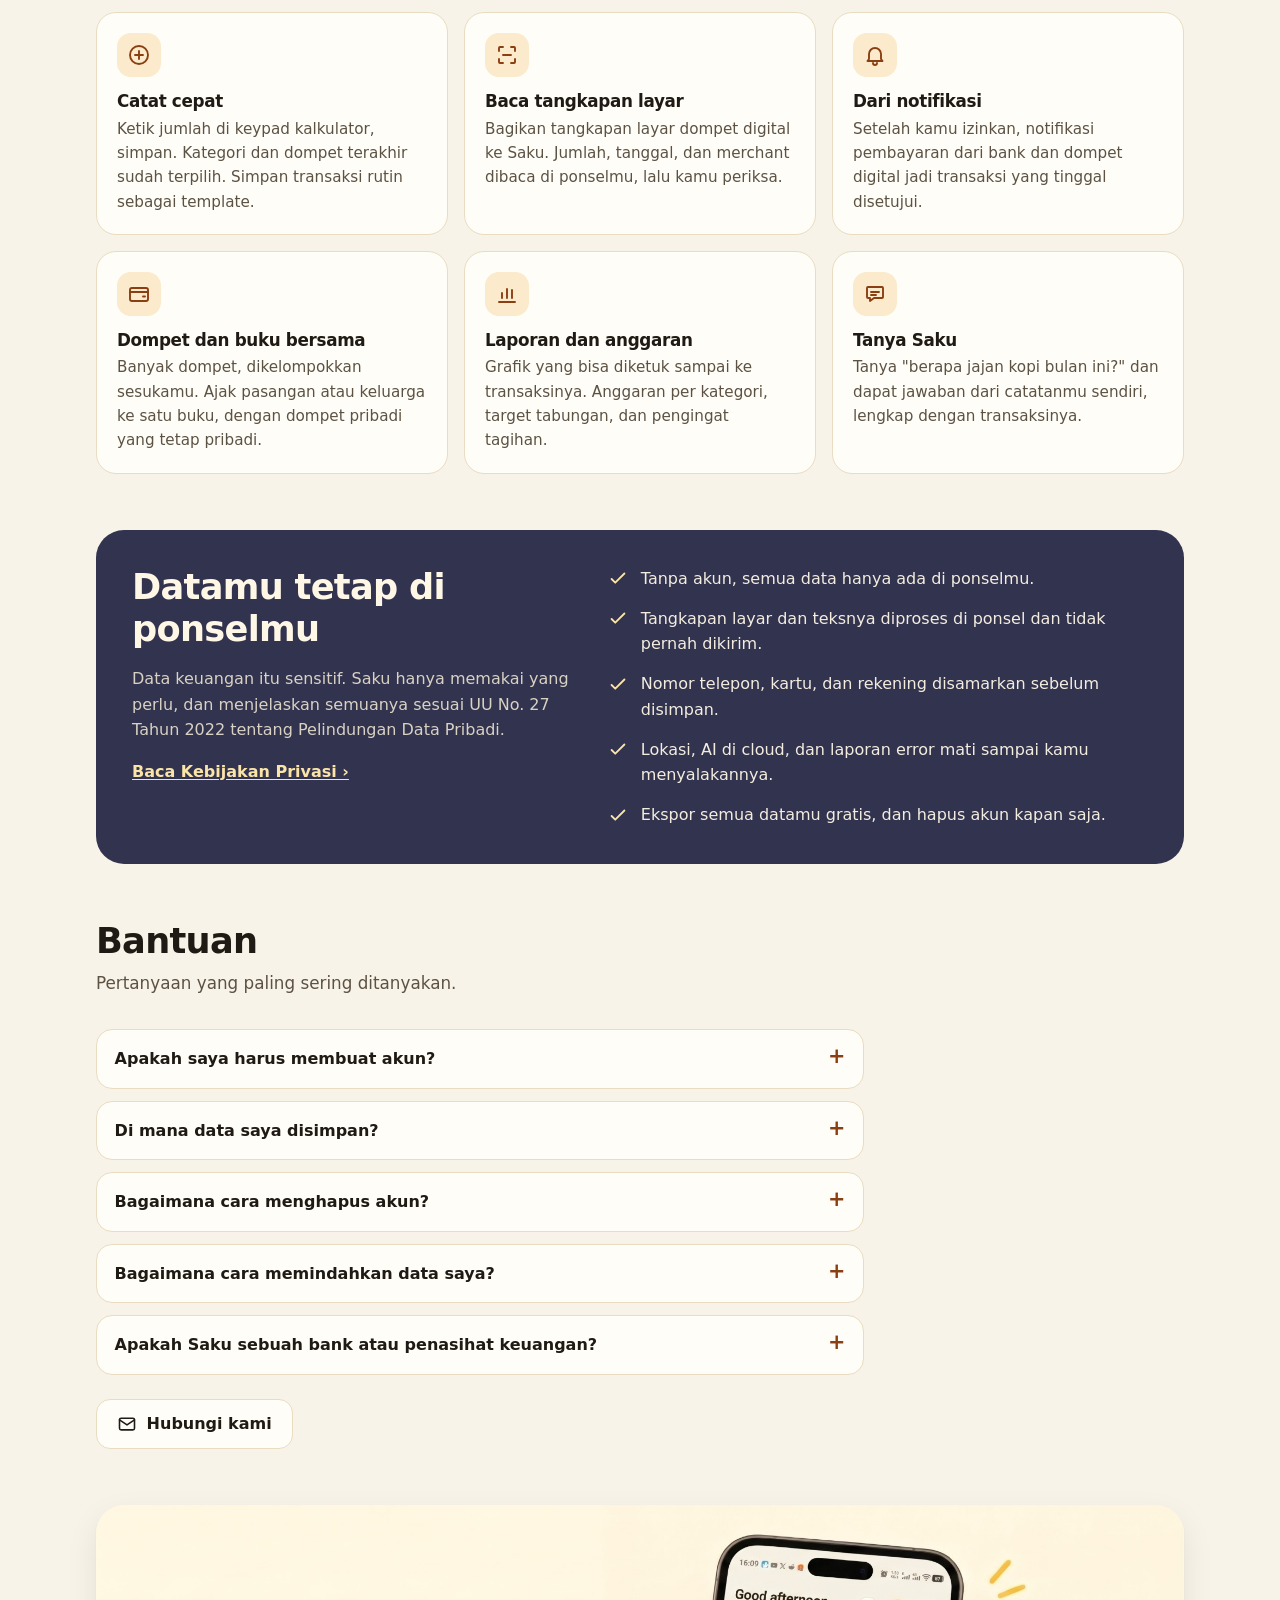
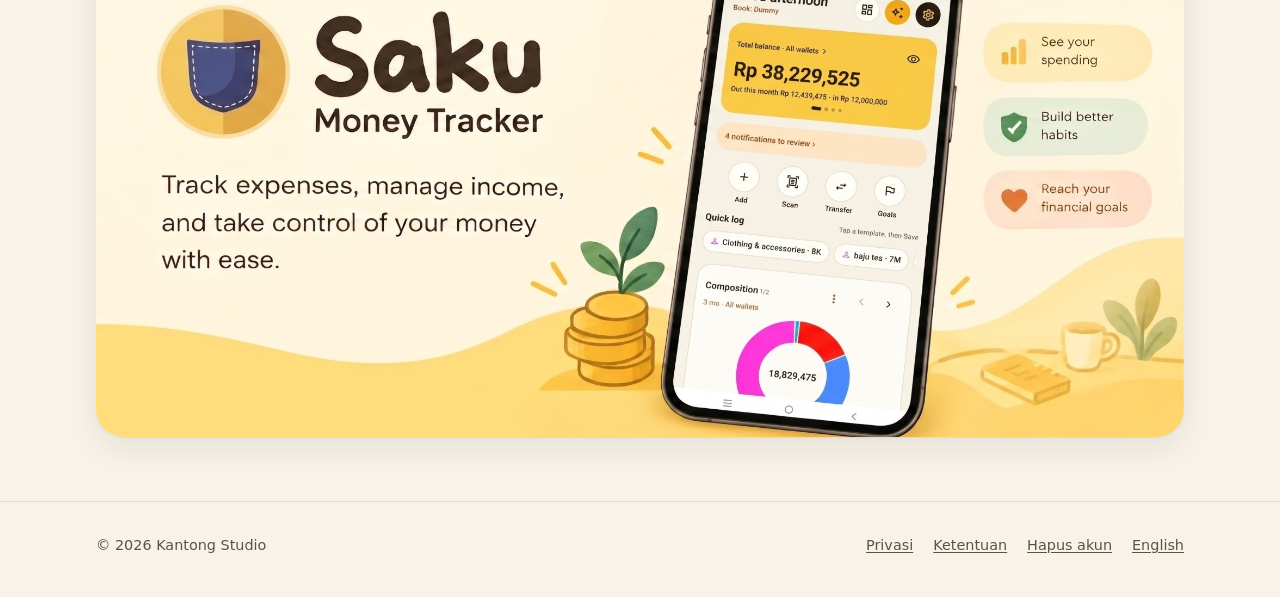
==== commit a5fbb489: "Saku: real Home screenshot in the hero, banner as closing card and share image The hero shows the ap" ====
--- a/landing_page/saku/index.html
+++ b/landing_page/saku/index.html
@@ -12,6 +12,17 @@
 <link rel="alternate" hreflang="en" href="https://saku.kantongstudio.com/en">
 <link rel="canonical" href="https://saku.kantongstudio.com/">
 <link rel="stylesheet" href="site.css">
+<meta property="og:type" content="website">
+<meta property="og:site_name" content="Saku">
+<meta property="og:title" content="Saku: catat uang, cepat">
+<meta property="og:description" content="Saku adalah aplikasi pencatat keuangan: catat cepat, baca tangkapan layar dan notifikasi dompet digital di ponsel, laporan, anggaran, dan buku bersama.">
+<meta property="og:url" content="https://saku.kantongstudio.com/">
+<meta property="og:locale" content="id_ID">
+<meta property="og:image" content="https://saku.kantongstudio.com/img/banner.jpg">
+<meta property="og:image:width" content="2000">
+<meta property="og:image:height" content="978">
+<meta property="og:image:alt" content="Saku Money Tracker: catat pengeluaran, kelola pemasukan, dan kendalikan uangmu dengan mudah. Unduh di Google Play.">
+<meta name="twitter:card" content="summary_large_image">
 </head>
 <body>
 <a class="skip" href="#main">Langsung ke isi</a>
@@ -44,23 +55,7 @@
       <p class="fine">Bisa dipakai tanpa akun. Masuk hanya untuk sinkron dan berbagi buku.</p>
     </div>
 
-    <div class="phone" role="img" aria-label="Ilustrasi layar Beranda Saku: pengeluaran bulan ini dan transaksi terakhir">
-      <div class="screen" aria-hidden="true">
-        <div class="bar">Beranda <span></span></div>
-        <div class="card-hero">
-          <small>Pengeluaran Oktober</small>
-          <b>Rp 3.284.500</b>
-          <div class="meter"><i></i></div>
-        </div>
-        <div class="rows">
-          <div class="row"><span class="ic"></span><div>Kopi susu<small>Makan &amp; minum</small></div><span class="amt out">−28.000</span></div>
-          <div class="row"><span class="ic b"></span><div>Gaji<small>Pemasukan</small></div><span class="amt in">+6.500.000</span></div>
-          <div class="row"><span class="ic c"></span><div>Token listrik<small>Tagihan</small></div><span class="amt out">−203.000</span></div>
-          <div class="row"><span class="ic"></span><div>GoPeh → Bank Cuan<small>Transfer</small></div><span class="amt">150.000</span></div>
-        </div>
-        <div class="fab">+</div>
-      </div>
-    </div>
+    <div class="phone"><img src="img/screen-home.jpg" alt="Layar Beranda Saku: total saldo semua dompet, notifikasi untuk ditinjau, tombol Tambah, Scan, Transfer dan Tujuan, catat cepat, dan grafik komposisi pengeluaran" width="900" height="1790" fetchpriority="high"></div>
   </div>
 </section>
 
@@ -200,6 +195,12 @@
     </div>
   </div>
 </section>
+
+<section class="block">
+  <div class="wrap">
+    <a class="banner" href="https://play.google.com/store/apps/details?id=id.saku.app"><img src="img/banner.jpg" alt="Saku Money Tracker: catat pengeluaran, kelola pemasukan, dan kendalikan uangmu dengan mudah. Unduh di Google Play." width="2000" height="978" loading="lazy"></a>
+  </div>
+</section>
 </main>
 
 <footer class="foot">
--- a/landing_page/saku/site.css
+++ b/landing_page/saku/site.css
@@ -5,7 +5,7 @@
   --primary:#E9A93A; --on-primary:#1F1A14;
   --hero:#F4CF62; --on-hero:#2A1E0E; --tint:#FBEACB; --on-tint:#8A3F12;
   --navy:#32334F; --on-navy:#FBE4A8;
-  --income:#1B763A; --spend:#A14A42; --mark:#F4CF62; --ic-b:#DCE8C8; --ic-c:#D6E6F2;
+  --income:#1B763A; --spend:#A14A42; --mark:#F4CF62;
   --data1:#C9831F; --data2:#F3D58E; --track:#F2E7D0; --bad:#A8321F; --sel-bg:#1F1A14; --sel-fg:#F4CF62;
   --shadow:0 1px 2px rgba(31,26,20,.06), 0 12px 32px rgba(31,26,20,.08);
 }
@@ -56,26 +56,14 @@
 .fine { color:var(--muted); font-size:.85rem; margin-top:1rem; }
 @media (max-width:860px) { .hero .wrap { grid-template-columns:1fr; gap:2.5rem; padding-top:2.5rem; } }
 
-/* Hero phone: an illustration of Beranda drawn in CSS, not a screenshot */
-.phone { justify-self:center; width:min(300px, 100%); aspect-ratio:9/18.5; background:var(--navy); border-radius:42px; padding:12px; box-shadow:var(--shadow); }
-.screen { height:100%; background:var(--bg); border-radius:32px; padding:22px 16px; display:flex; flex-direction:column; gap:12px; overflow:hidden; }
-.screen .bar { display:flex; justify-content:space-between; align-items:center; font-weight:800; }
-.screen .bar span { width:28px; height:28px; border-radius:50%; background:var(--surface-2); }
-.card-hero { background:var(--hero); color:var(--on-hero); border-radius:20px; padding:16px; }
-.card-hero small { font-weight:700; opacity:.8; }
-.card-hero b { display:block; font-size:1.5rem; letter-spacing:-.02em; font-variant-numeric:tabular-nums; }
-.meter { height:8px; border-radius:99px; background:color-mix(in srgb, var(--on-hero) 18%, transparent); margin-top:10px; overflow:hidden; }
-.meter i { display:block; height:100%; width:62%; background:var(--on-hero); border-radius:99px; opacity:.75; }
-.rows { background:var(--surface); border:1px solid var(--line); border-radius:18px; padding:4px 12px; }
-.row { display:flex; align-items:center; gap:10px; padding:10px 0; font-size:.8rem; }
-.row + .row { border-top:1px solid var(--line); }
-.row .ic { width:30px; height:30px; border-radius:10px; flex:none; background:var(--tint); }
-.row .ic.b { background:var(--ic-b); } .row .ic.c { background:var(--ic-c); }
-.row div { flex:1; line-height:1.3; }
-.row div small { display:block; color:var(--muted); font-weight:600; }
-.row .amt { font-weight:700; font-variant-numeric:tabular-nums; }
-.out { color:var(--spend); } .in { color:var(--income); }
-.fab { margin-top:auto; align-self:center; width:52px; height:52px; border-radius:18px; background:var(--primary); color:var(--on-primary); display:grid; place-items:center; font-size:1.6rem; font-weight:800; }
+/* Hero phone: the real Beranda screenshot (status bar cropped off) in a frame */
+.phone { justify-self:center; width:min(300px, 100%); background:var(--navy); border-radius:42px; padding:10px; box-shadow:var(--shadow); }
+.phone img { display:block; width:100%; height:auto; border-radius:32px; }
+
+/* Closing banner: links to the Play listing */
+.banner { display:block; border-radius:28px; overflow:hidden; box-shadow:var(--shadow); }
+.banner img { display:block; width:100%; height:auto; }
+.banner:focus-visible { outline:3px solid var(--primary); outline-offset:4px; }
 
 /* Landing: sections */
 section.block { padding:3.5rem 0 0; }
